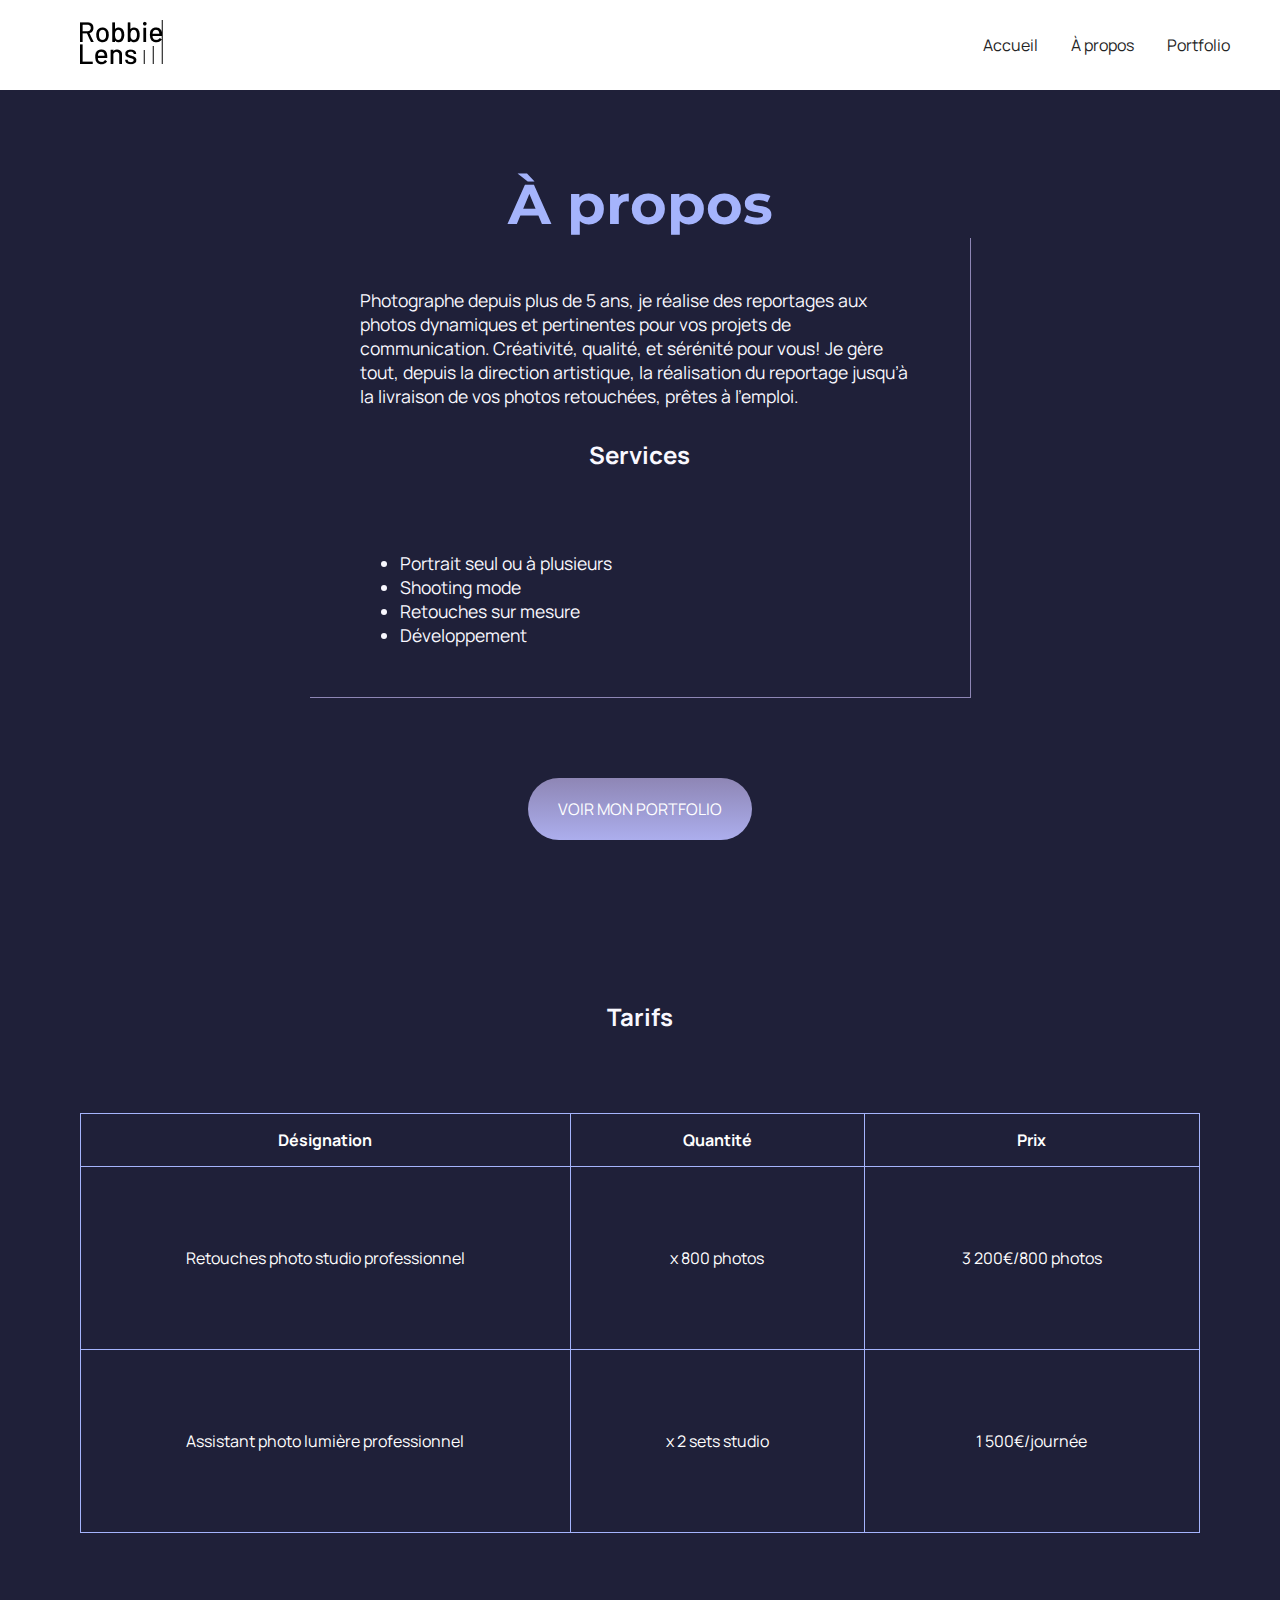
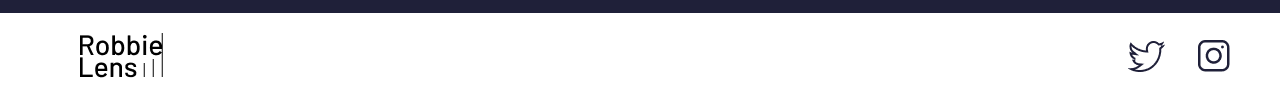
==== a-propos.html @ 17a08ff9 "commit" ====
<!DOCTYPE html>
<html>

<head>
    <meta charset="utf-8" />
    <title>À propos - Robbie Lens Photographie</title>
    <link href="style/style.css" rel="stylesheet" />
    <link href="style/a-propos.css" rel="stylesheet" />
    <link rel="preconnect" href="https://fonts.googleapis.com">
    <link rel="preconnect" href="https://fonts.gstatic.com" crossorigin>
    <link href="https://fonts.googleapis.com/css2?family=Manrope&family=Montserrat&display=swap" rel="stylesheet">
</head>

<body>
    <header>
        <nav>
            <a href="index.html" class="lien-icone">
                <img src="images/logo.png" alt="Logo Robbie Lens" />
            </a>
            <div>
                <a href="index.html">Accueil</a>
                <a href="a-propos.html">À propos</a>
                <a href="portfolio.html">Portfolio</a>
            </div>
        </nav>
    </header>
    <main class="a-propos-main">
        <section>
            <h1>À propos</h1>
            <div class="carre-contenu">
                <p>
                    Photographe depuis plus de 5 ans, je réalise des reportages aux photos dynamiques et pertinentes
                    pour
                    vos
                    projets de communication. Créativité, qualité, et sérénité pour vous! Je gère tout, depuis la
                    direction
                    artistique, la réalisation du reportage jusqu’à la livraison de vos photos retouchées, prêtes à
                    l’emploi.
                </p>
                <h2>Services</h2>
                <ul>
                    <li>Portrait seul ou à plusieurs</li>
                    <li>Shooting mode</li>
                    <li>Retouches sur mesure</li>
                    <li>Développement</li>
                </ul>
            </div>
            <div>
                <a href="portfolio.html" class="cta">VOIR MON PORTFOLIO</a>
            </div>
        </section>
        <section class="section-tarifs">
            <h2>Tarifs</h2>
            <table>
                <thead>
                    <tr>
                        <th>Désignation</th>
                        <th>Quantité</th>
                        <th>Prix</th>
                    </tr>
                </thead>
                <tbody>
                    <tr>
                        <td>Retouches photo
                            studio professionnel</td>
                        <td>x 800 photos</td>
                        <td>3 200€/800 photos</td>
                    </tr>
                    <tr>
                        <td>Assistant photo
                            lumière professionnel</td>
                        <td>x 2 sets studio</td>
                        <td>1 500€/journée</td>
                    </tr>
                </tbody>
            </table>
            </h2>

        </section>
    </main>
    <footer>
        <a href="index.html" class="lien-icone">
            <img src="images/logo.png" alt="Logo Robbie Lens" />
        </a>
        <div>
            <a target="_blank" href="https://twitter.com/" class="lien-icone">
                <img src="images/twitter.png" alt="Logo Twitter" />
            </a>
            <a target="_blank" href="https://www.instagram.com/" class="lien-icone">
                <img src="images/instagram.png" alt="Logo Instagram" />
            </a>
        </div>
    </footer>
</body>

</html>
---- style/style.css ----
* {
  margin: 0;
}

body {
  font-family: 'Manrope', sans-serif;
  font-size: 1em;
  background-color: #1f2039;
}

a {
  color: #242424;
  text-decoration: none;
}

em {
  color: #a5b4fc;
  font-style: normal;
}

h1 {
  font-size: 3.5em;
  color: #a5b4fc;
  font-family: 'Montserrat', sans-serif;
}

h2 {
  color: #f9f8ff;
}

p,
li {
  font-size: 1.1em;
  color: #f9f8ff;
}

header,
footer {
  background-color: white;
  padding: 20px 50px;
}

.cta {
  display: inline-block;
  background: linear-gradient(#8e86b5, #acaeed);
  color: white;
  border-radius: 50px;
  padding: 20px 30px;
}

a:hover {
  text-decoration: underline;
}

.cta:hover {
  background: linear-gradient(#696484, #8788ba);
  text-decoration: none;
}

.lien-icone {
  margin-left: 30px;
}

.lien-icone:hover {
  opacity: 0.5;
}

section {
  padding: 80px;
}

footer,
nav {
  display: flex;
  flex-direction: row;
  align-items: center;
  justify-content: space-between;
}

nav a {
  margin-left: 30px;
}

@media screen and (max-width: 996px) {
  header nav {
    flex-direction: column;
    align-items: center;
    justify-content: center;
  }

  header nav img {
    margin-bottom: 20px;
  }

  header,
  footer {
    padding: 20px 20px;
  }

  h1 {
    font-size: 2em;
  }

  section {
    padding: 50px 20px 50px 20px;
  }

  nav a {
    margin-left: 10px;
    margin-right: 10px;
  }
}
---- style/a-propos.css ----
.carre-contenu {
    border-right: 1px solid #8e86b5;
    border-bottom: 1px solid #8e86b5;
    padding: 50px;
    width: 50%;
    margin: auto;
    margin-bottom: 80px;
  }
  
  .carre-contenu h2 {
    margin-top: 30px;
  }
  
  .carre-contenu ul {
    margin-top: 30px;
  }
  
  .carre-contenu + div {
    text-align: center;
  }
  
  .a-propos-main {
    margin: auto;
  }
  
  table {
    color: white;
    text-align: center;
    width: 100%;
    border-collapse: collapse;
  }
  
  td,
  th {
    padding: 15px;
    border: 1px solid #a5b4fc;
  }
  
  td {
    padding: 80px;
  }
  
  h2 {
    margin-bottom: 80px;
  }
  
  h1,
  h2 {
    text-align: center;
  }
  
  @media screen and (max-width: 996px) {
    .section-tarifs {
      display: none;
    }
  }
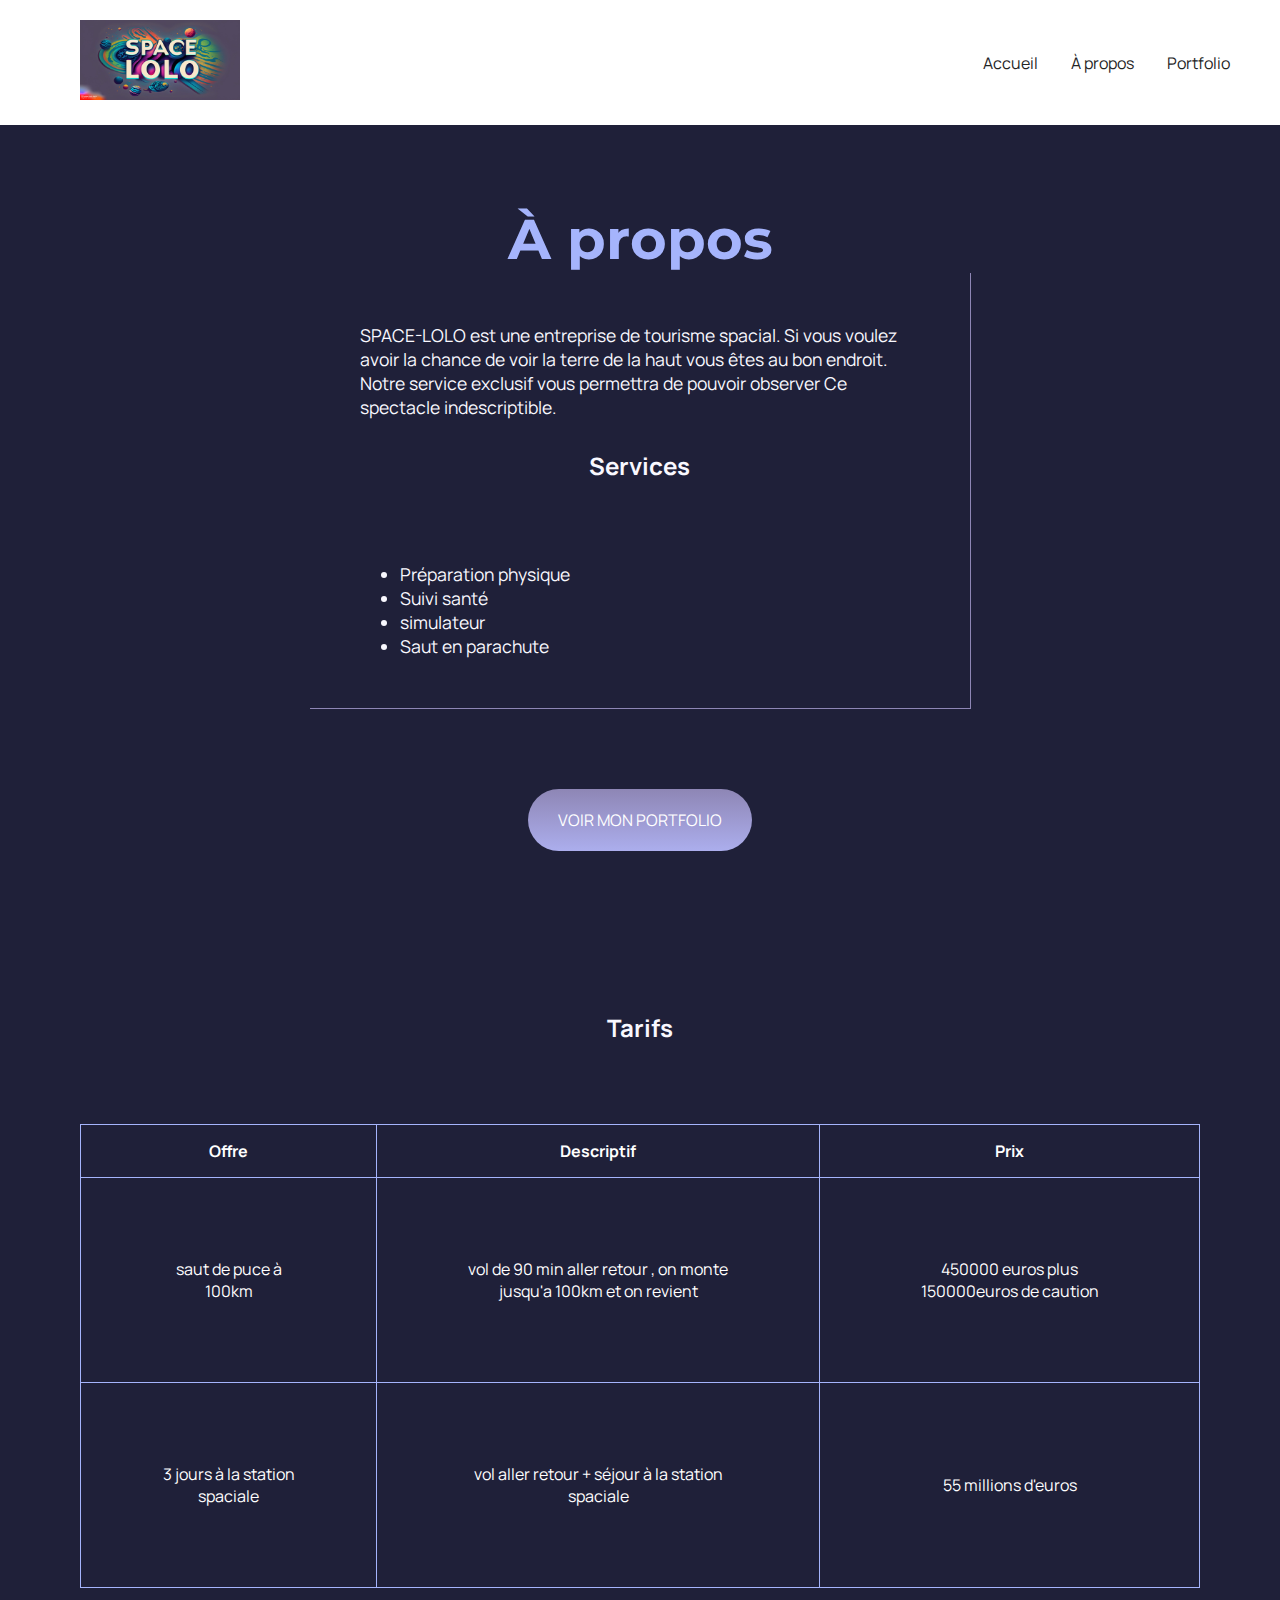
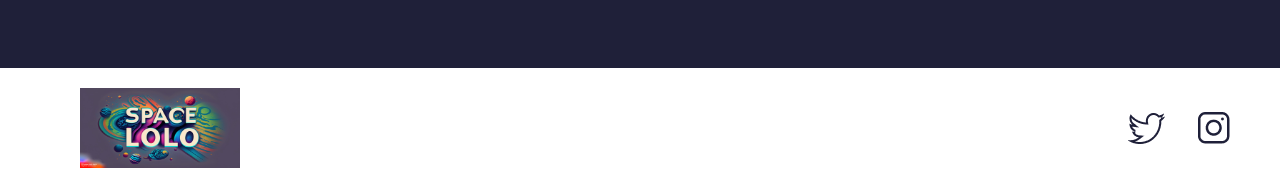
==== commit dc6beafa: "mise à jour du site" ====
--- a/a-propos.html
+++ b/a-propos.html
@@ -3,7 +3,7 @@
 
 <head>
     <meta charset="utf-8" />
-    <title>À propos - Robbie Lens Photographie</title>
+    <title>À propos - SPACE-LOLO</title>
     <link href="style/style.css" rel="stylesheet" />
     <link href="style/a-propos.css" rel="stylesheet" />
     <link rel="preconnect" href="https://fonts.googleapis.com">
@@ -15,7 +15,7 @@
     <header>
         <nav>
             <a href="index.html" class="lien-icone">
-                <img src="images/logo.png" alt="Logo Robbie Lens" />
+                <img class="monlogo" src="images/SPACE-LOLO_6img.jpg" alt="image space LoLo" />
             </a>
             <div>
                 <a href="index.html">Accueil</a>
@@ -29,20 +29,16 @@
             <h1>À propos</h1>
             <div class="carre-contenu">
                 <p>
-                    Photographe depuis plus de 5 ans, je réalise des reportages aux photos dynamiques et pertinentes
-                    pour
-                    vos
-                    projets de communication. Créativité, qualité, et sérénité pour vous! Je gère tout, depuis la
-                    direction
-                    artistique, la réalisation du reportage jusqu’à la livraison de vos photos retouchées, prêtes à
-                    l’emploi.
+                    SPACE-LOLO est une entreprise de tourisme spacial.
+                    Si vous voulez avoir la chance de voir la terre de la haut vous êtes au bon endroit.
+                    Notre service exclusif vous permettra de pouvoir observer Ce spectacle indescriptible.
                 </p>
                 <h2>Services</h2>
                 <ul>
-                    <li>Portrait seul ou à plusieurs</li>
-                    <li>Shooting mode</li>
-                    <li>Retouches sur mesure</li>
-                    <li>Développement</li>
+                    <li>Préparation physique</li>
+                    <li>Suivi santé</li>
+                    <li>simulateur</li>
+                    <li>Saut en parachute</li>
                 </ul>
             </div>
             <div>
@@ -54,23 +50,21 @@
             <table>
                 <thead>
                     <tr>
-                        <th>Désignation</th>
-                        <th>Quantité</th>
+                        <th>Offre</th>
+                        <th>Descriptif</th>
                         <th>Prix</th>
                     </tr>
                 </thead>
                 <tbody>
                     <tr>
-                        <td>Retouches photo
-                            studio professionnel</td>
-                        <td>x 800 photos</td>
-                        <td>3 200€/800 photos</td>
+                        <td>saut de puce à 100km</td>
+                        <td>vol de 90 min aller retour , on monte jusqu'a 100km et on revient</td>
+                        <td>450000 euros plus 150000euros de caution</td>
                     </tr>
                     <tr>
-                        <td>Assistant photo
-                            lumière professionnel</td>
-                        <td>x 2 sets studio</td>
-                        <td>1 500€/journée</td>
+                        <td>3 jours à la station spaciale</td>
+                        <td>vol aller retour + séjour à la station spaciale</td>
+                        <td>55 millions d'euros</td>
                     </tr>
                 </tbody>
             </table>
@@ -80,7 +74,7 @@
     </main>
     <footer>
         <a href="index.html" class="lien-icone">
-            <img src="images/logo.png" alt="Logo Robbie Lens" />
+            <img class="monlogo" src="images/SPACE-LOLO_6img.jpg" alt="image space LoLo" />
         </a>
         <div>
             <a target="_blank" href="https://twitter.com/" class="lien-icone">
--- a/style/style.css
+++ b/style/style.css
@@ -1,5 +1,10 @@
 * {
   margin: 0;
+}
+
+.monlogo{
+  width: 10em;
+  height: 5em;
 }
 
 body {
